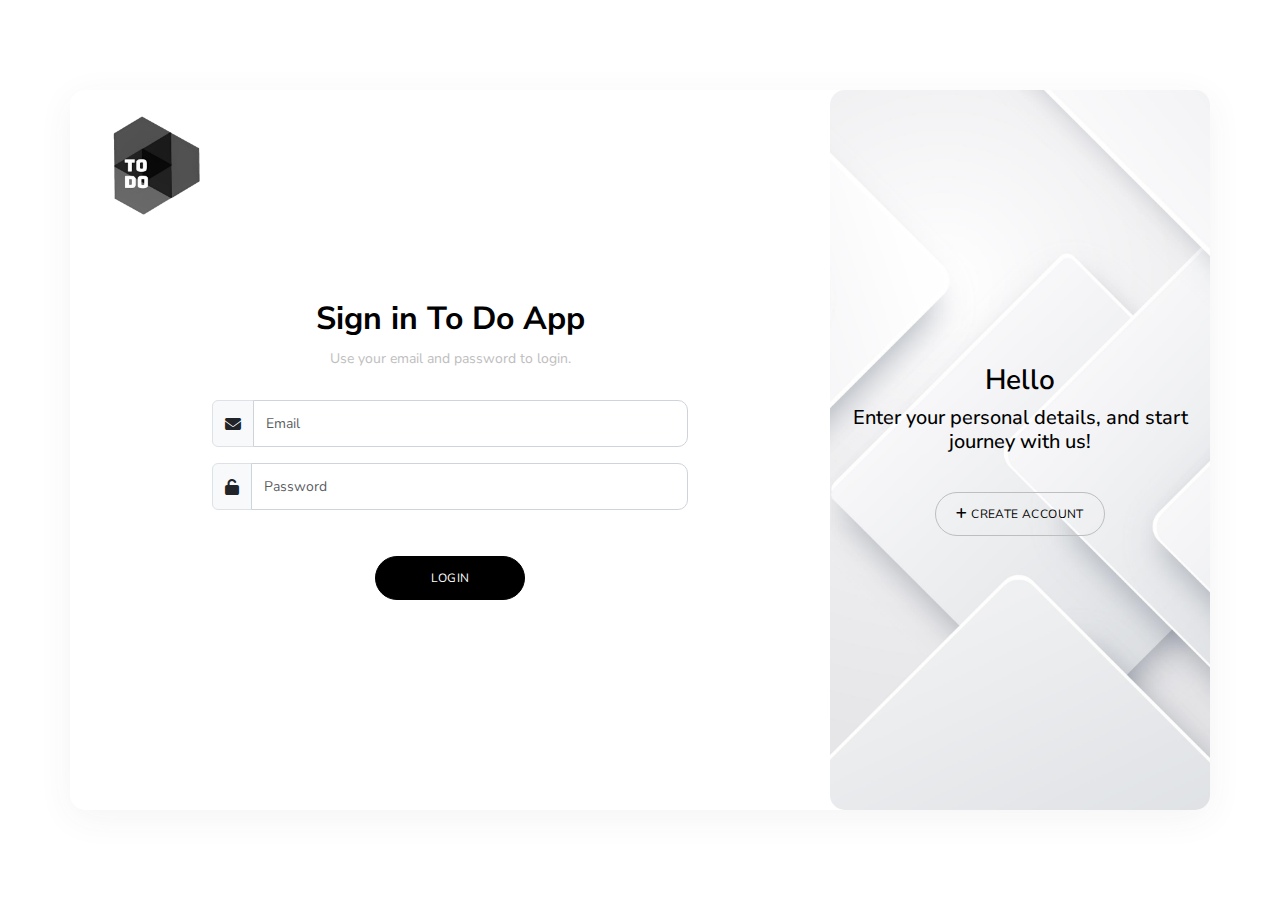
==== login.html @ 46b0718b "Demo del proyecto final del bootcamp de JS" ====
<!DOCTYPE html>
<html lang="en">

<head>
  <meta charset="UTF-8">
  <meta http-equiv="X-UA-Compatible" content="IE=edge">
  <meta http-equiv="X-UA-Compatible" content="IE=edge,chrome=1">
  <meta name="viewport" content="width=device-width, initial-scale=1.0">
  <meta name="HandheldFriendly" content="true">
  <title>To do with firebase Jose Armando Ramírez Rodríguez</title>

  <!-- Font Awesome icons -->
  <link rel="stylesheet" href="https://cdnjs.cloudflare.com/ajax/libs/font-awesome/6.3.0/css/all.min.css">

  <!-- bootstrap css cdn -->
  <link rel="stylesheet" href="https://cdnjs.cloudflare.com/ajax/libs/bootstrap/5.2.3/css/bootstrap.min.css">

  <link rel="stylesheet" type="text/css" href="css/style.css">

</head>

<body>

  <div class="container">
    <div class="row h-100">

      <div class="col-md-8">
        <div class="logo">
          <a href="index.html"><img src="img/logo-black.png" alt="Logo" width="150"></a>
        </div>
        <div class="h-100 align-items-center row">
          <div class="app-form login-box">
            <h2>Sign in To Do App</h2>
            <small>Use your email and password to login.</small>
            <form class="form-group login" id="login-form">
              <div class="input-group mb-3">
                <span class="input-group-text"><i class="fa fa-envelope"></i></span>
                <input type="email" name="loginemail" class="form-control" placeholder="Email" id="login-email"
                  required>
              </div>
              <div class="input-group mb-3">
                <span class="input-group-text"><i class="fa fa-unlock"></i></span>
                <input type="password" name="loginpassword" class="form-control" placeholder="Password"
                  id="login-password" required minlength="6">
              </div>
              <button class="app-btn app-btn-fill">Login</button>
              <div class="error" id="loginError"></div>
            </form>

          </div>
        </div>
      </div>

      <div class="col-md-4 app-info">
        <div class="h-100 row align-items-center">
          <div class="app-info-details">
            <h3>Hello</h3>
            <h5>Enter your personal details, and start journey with us!</h5>


            <a href="index.html" class="app-btn">
              <i class="fa fa-plus"></i> Create Account
            </a>
          </div>
        </div>
      </div>

    </div>
  </div>


  <!-- bootstrap js cdn -->
  <script src="https://cdnjs.cloudflare.com/ajax/libs/bootstrap/5.2.3/js/bootstrap.min.js"></script>
  <script src="https://cdnjs.cloudflare.com/ajax/libs/bootstrap/5.2.3/js/bootstrap.bundle.min.js"></script>
  <script type="text/javascript" src="js/login.bundle.js"></script>
</body>

</html>
---- css/style.css ----
@import url('https://fonts.googleapis.com/css2?family=Nunito+Sans:wght@200;300;400;600;700&display=swap');

* {
  margin: 0;
  padding: 0;
  box-sizing: border-box;
}

html,
body {
  width: 100%;
  height: 100%;
  margin: 0;
  padding: 0;
  overflow-y: auto;
  overflow-x: hidden;
  font-family: 'Nunito Sans', sans-serif;
}

.container {
  background: #ffffff;
  box-shadow: 0 8px 36px rgb(67 67 67 / 6%);
  border-radius: 15px;
  height: 80vh;
  margin-top: 10vh;
}

.logo {
  position: absolute;
}

.app-info {
  background: url(../img/body-background.jpg);
  background-repeat: no-repeat;
  background-size: cover;
  background-position: center center;
  text-align: center;
  border-radius: 15px;
}

.app-info-details {
  color: #000000;
}

.app-info-details h3 {
  font-weight: 600;
}

.app-form {
  max-width: 500px;
  text-align: center;
  justify-content: center;
  margin: 0 auto;
}

.app-form h2 {
  font-weight: 700;
  color: #000000;
}

.app-form small {
  color: #bebebe;
}

.app-btn {
  text-decoration: none;
  /* background: transparent; */
  border: 1px #bebebe solid;
  color: #000000;
  font-size: 12px;
  text-transform: uppercase;
  padding: 12px 20px;
  display: inline-block;
  min-width: 150px;
  border-radius: 24px;
  margin-top: 30px;
  letter-spacing: 0.4px;
  transition: all ease 0.4s;
}

.app-btn:hover {
  box-shadow: 0 8px 36px rgb(67 67 67 / 20%);
  background-color: #000000;
  color: #ffffff;
  border: 1px solid #000000;
}

.app-btn-fill {
  color: #ffffff;
  background: #000000;
  border: 1px solid #000000;
}

.app-btn-fill:hover {
  background-color: #ffffff;
  color: #000000;
}

.form-group input {
  width: 100%;
}

.input-group {
  flex-wrap: nowrap;
}

form.form-group {
  margin-top: 30px;
}

form.form-group input {
  padding: 12px;
  border: 1px solid #ced4da;
  font-size: 14px;
  outline: none;
  border-radius: 10px;
}

.form-control:focus {
  outline: none;
  background: #ffffff;
}

.error {
  color: #e4002b;
  font-size: 14px;
  font-weight: 600;
}

.user-info {
  padding: 30px;
  background-color: #fafafa;
}

.user-info .h-100 {
  align-items: flex-end;
}

.todo-container {
  display: flex;
  flex-direction: column;
  justify-content: center;
  align-items: flex-start;
  max-height: 60vh;
  overflow-y: scroll;
  overflow-x: hidden;
}

.todo-box {
  display: flex;
  flex-direction: row;
  justify-content: space-between;
  align-items: center;
  background: #fafafa;
  margin: 5px;
  padding: 12px 15px;
  font-size: 14px;
  font-weight: 600;
  border-radius: 8px;
  width: 100%;
}

.todo-box button {
  color: red;
  border: hidden;
  outline: none;
  cursor: pointer;
  background: transparent;
}
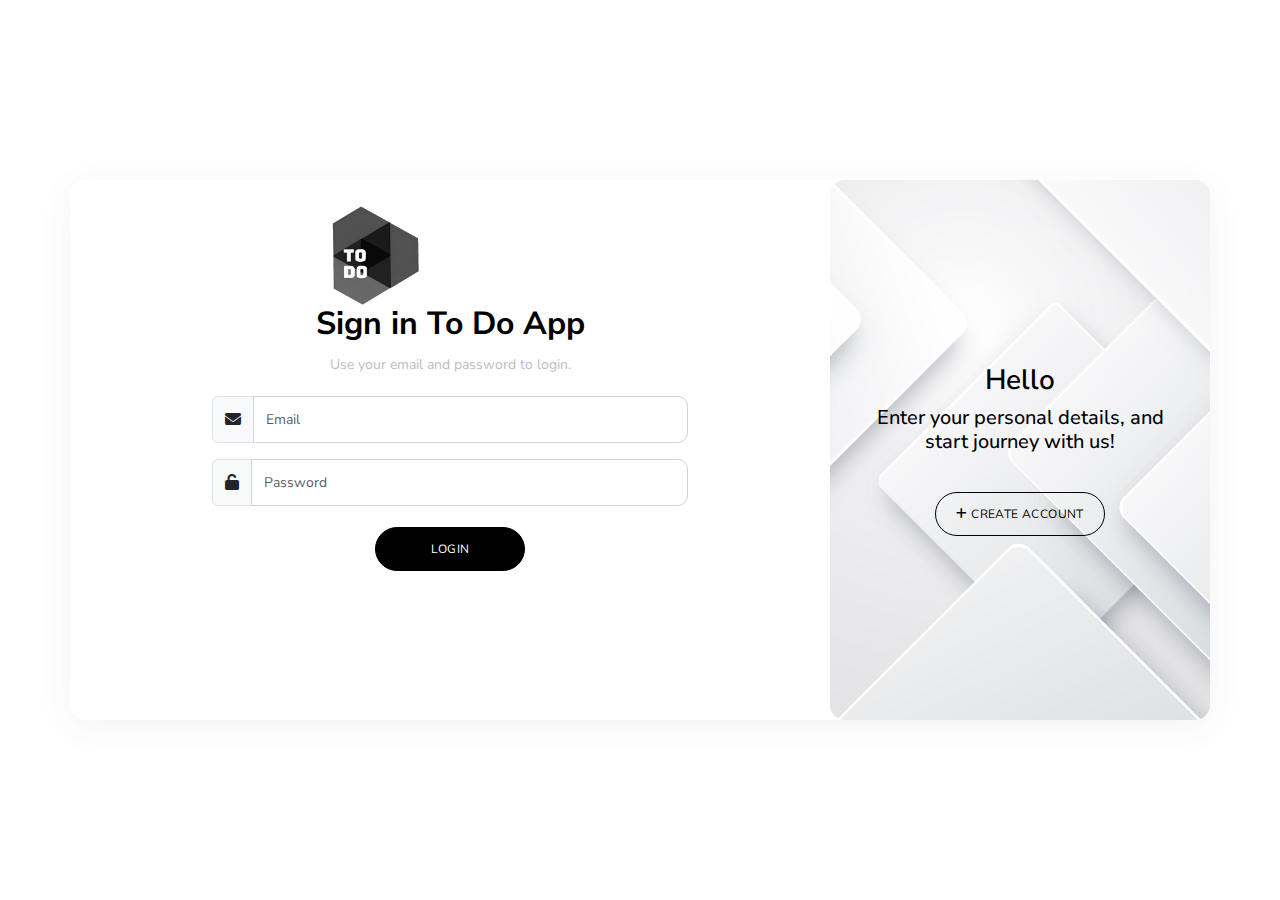
==== commit 6738b5c2: "Ajustes de estiloss" ====
--- a/login.html
+++ b/login.html
@@ -43,7 +43,7 @@
                 <input type="password" name="loginpassword" class="form-control" placeholder="Password"
                   id="login-password" required minlength="6">
               </div>
-              <button class="app-btn app-btn-fill">Login</button>
+              <button class="app-btn app-btn-fill mb-4">Login</button>
               <div class="error" id="loginError"></div>
             </form>
 
--- a/css/style.css
+++ b/css/style.css
@@ -21,12 +21,14 @@
   background: #ffffff;
   box-shadow: 0 8px 36px rgb(67 67 67 / 6%);
   border-radius: 15px;
-  height: 80vh;
-  margin-top: 10vh;
+  height: 60vh;
+  margin-top: 20vh;
 }
 
 .logo {
   position: absolute;
+  top: -15px;
+  left: 30%;
 }
 
 .app-info {
@@ -36,6 +38,7 @@
   background-position: center center;
   text-align: center;
   border-radius: 15px;
+  padding: 30px;
 }
 
 .app-info-details {
@@ -64,8 +67,7 @@
 
 .app-btn {
   text-decoration: none;
-  /* background: transparent; */
-  border: 1px #bebebe solid;
+  border: 1px #000000 solid;
   color: #000000;
   font-size: 12px;
   text-transform: uppercase;
@@ -89,6 +91,7 @@
   color: #ffffff;
   background: #000000;
   border: 1px solid #000000;
+  margin-top: 5px;
 }
 
 .app-btn-fill:hover {
@@ -105,7 +108,7 @@
 }
 
 form.form-group {
-  margin-top: 30px;
+  margin-top: 20px;
 }
 
 form.form-group input {
@@ -141,7 +144,7 @@
   flex-direction: column;
   justify-content: center;
   align-items: flex-start;
-  max-height: 60vh;
+  max-height: 100px;
   overflow-y: scroll;
   overflow-x: hidden;
 }
@@ -166,4 +169,21 @@
   outline: none;
   cursor: pointer;
   background: transparent;
+}
+
+
+
+@media only screen and (min-width: 600px) {
+  .logo {
+    top: 20%;
+    left: 23.5%;
+  }
+
+  .app-info {
+    margin-top: 0;
+  }
+
+  .mt-md-6 {
+    margin-top: 20vh !important;
+  }
 }